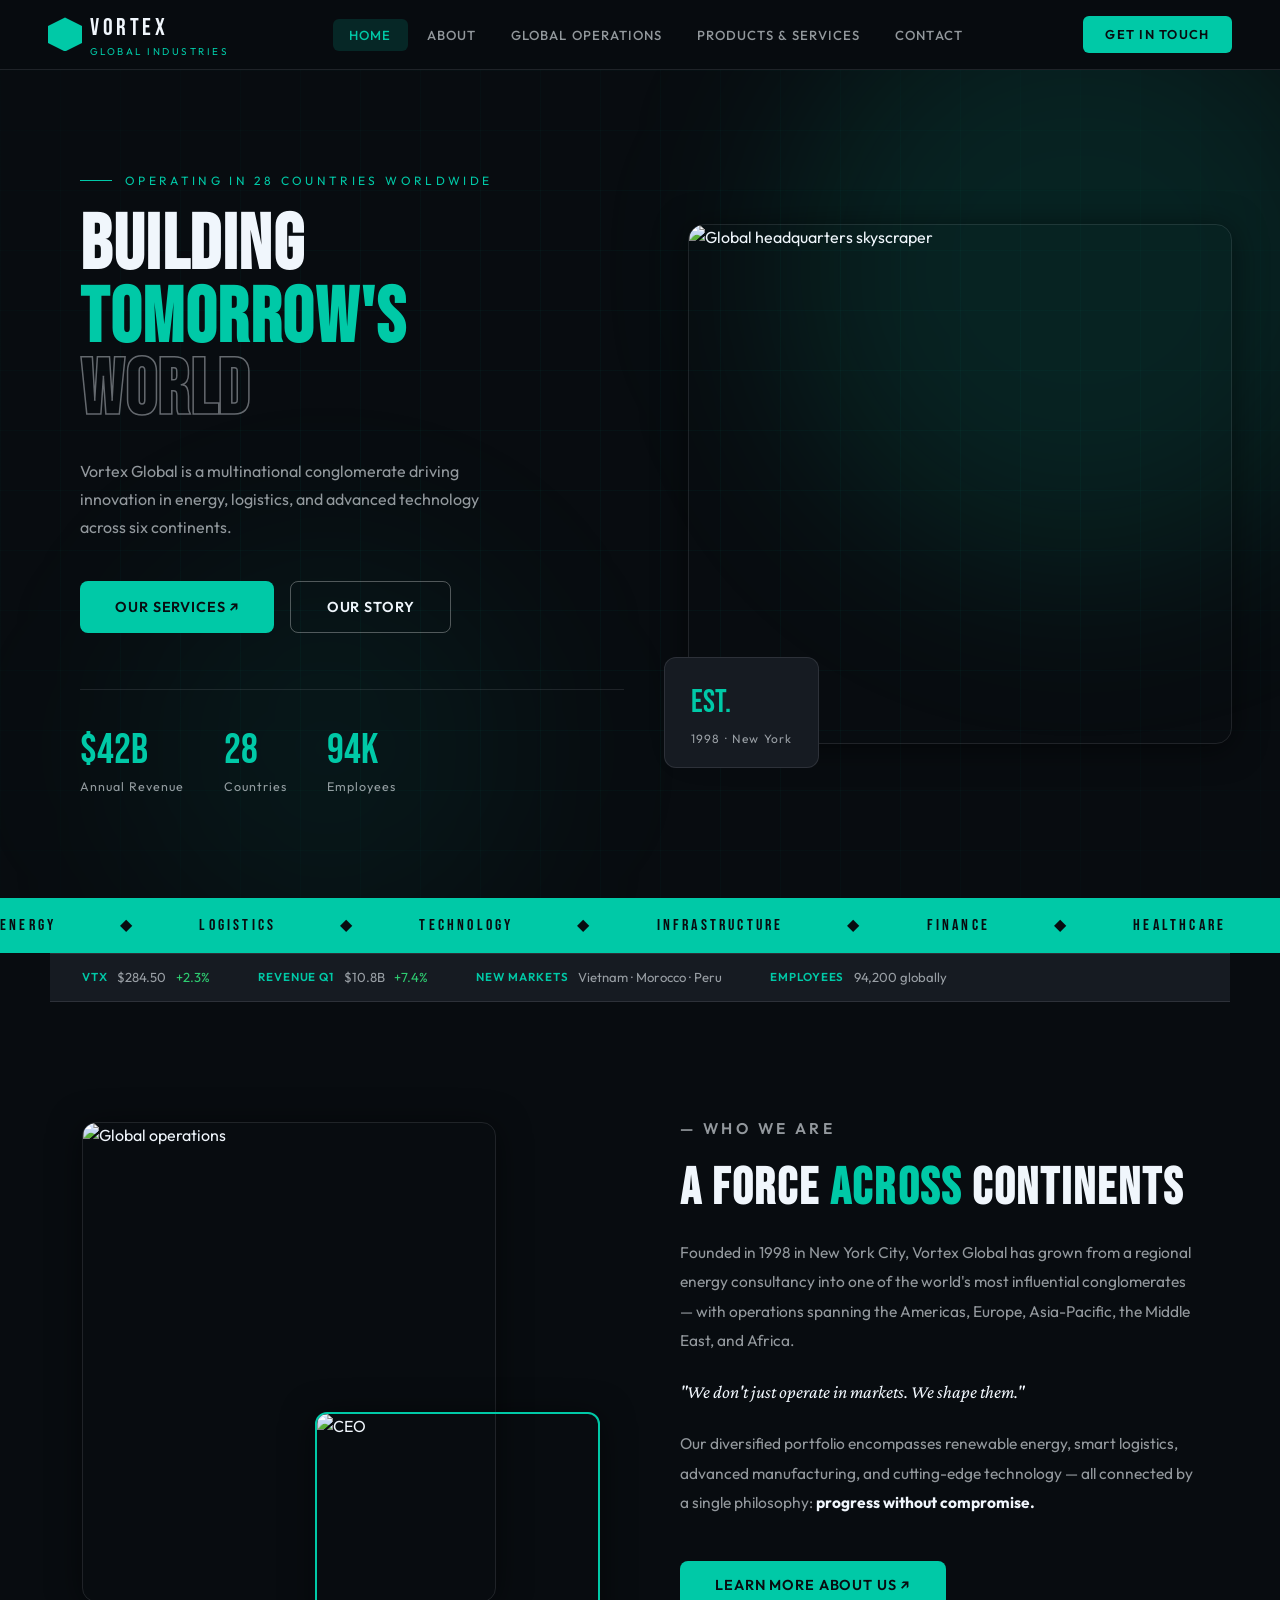
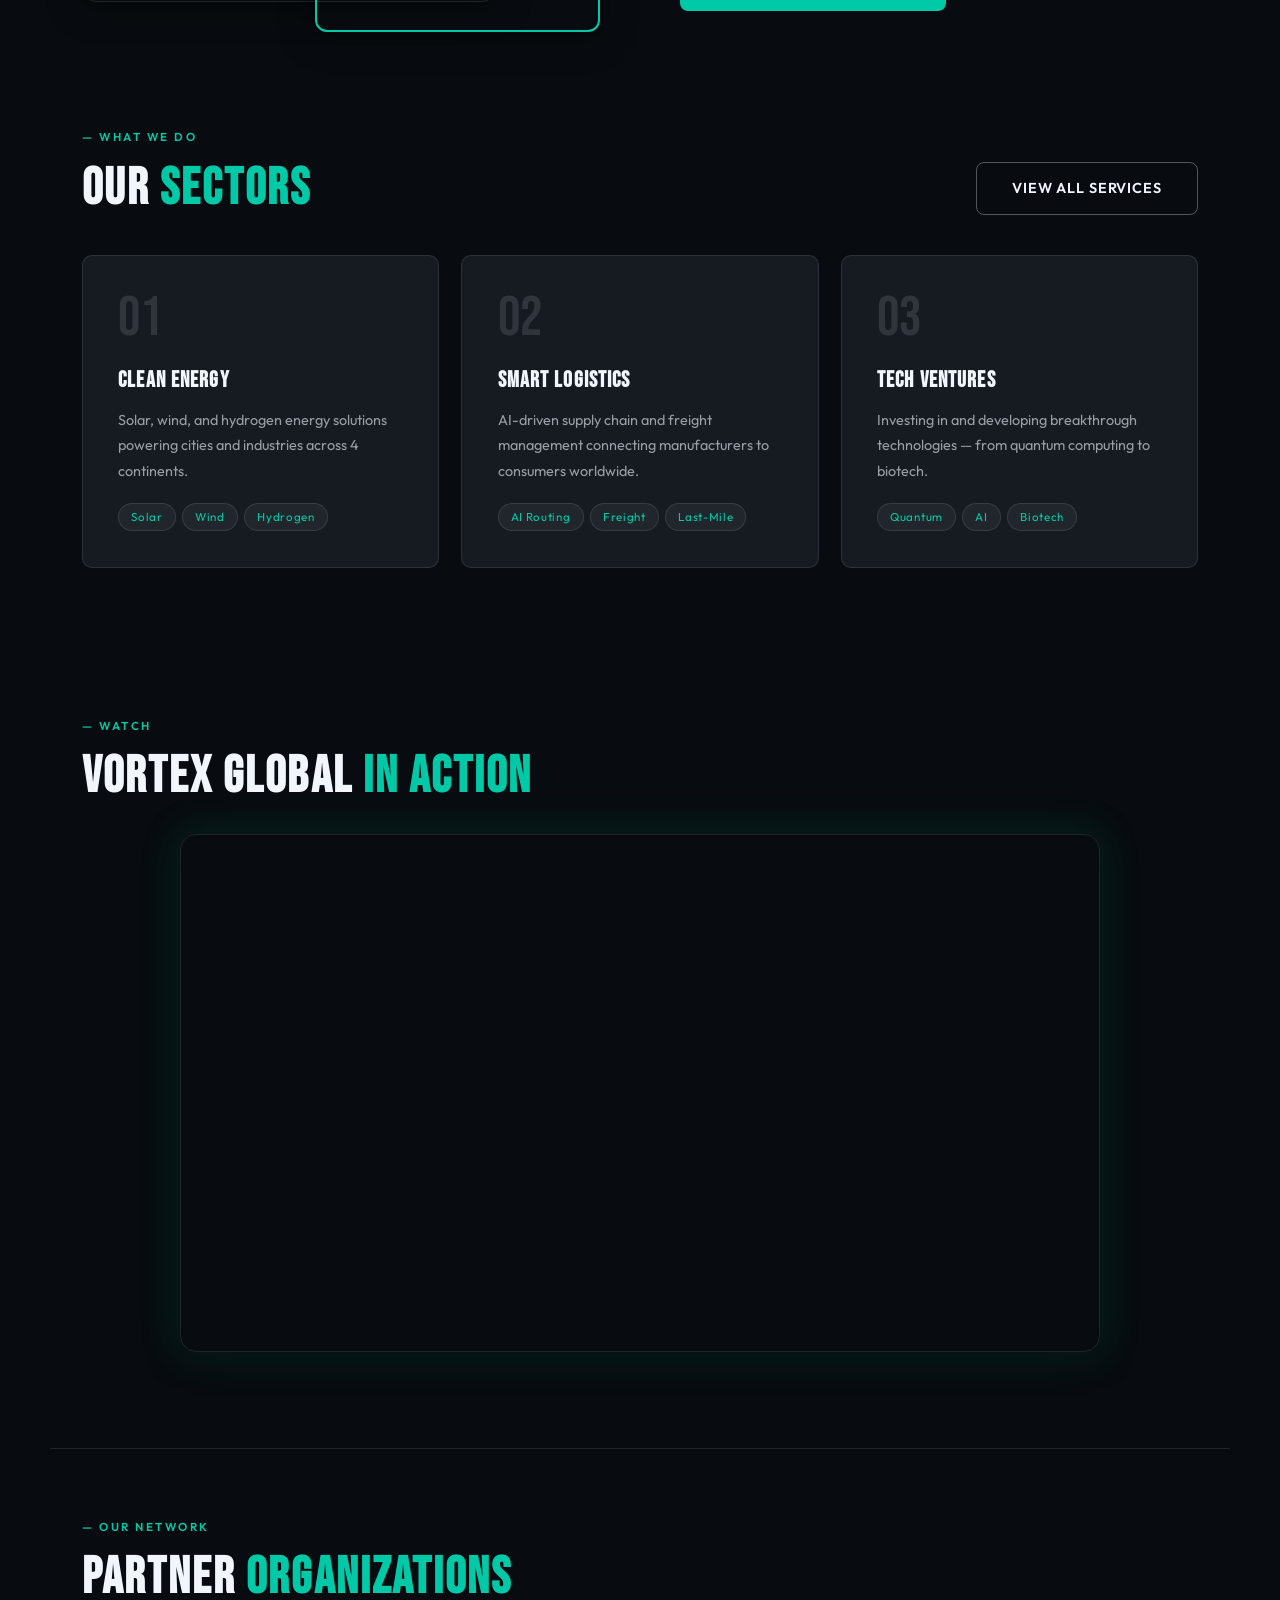
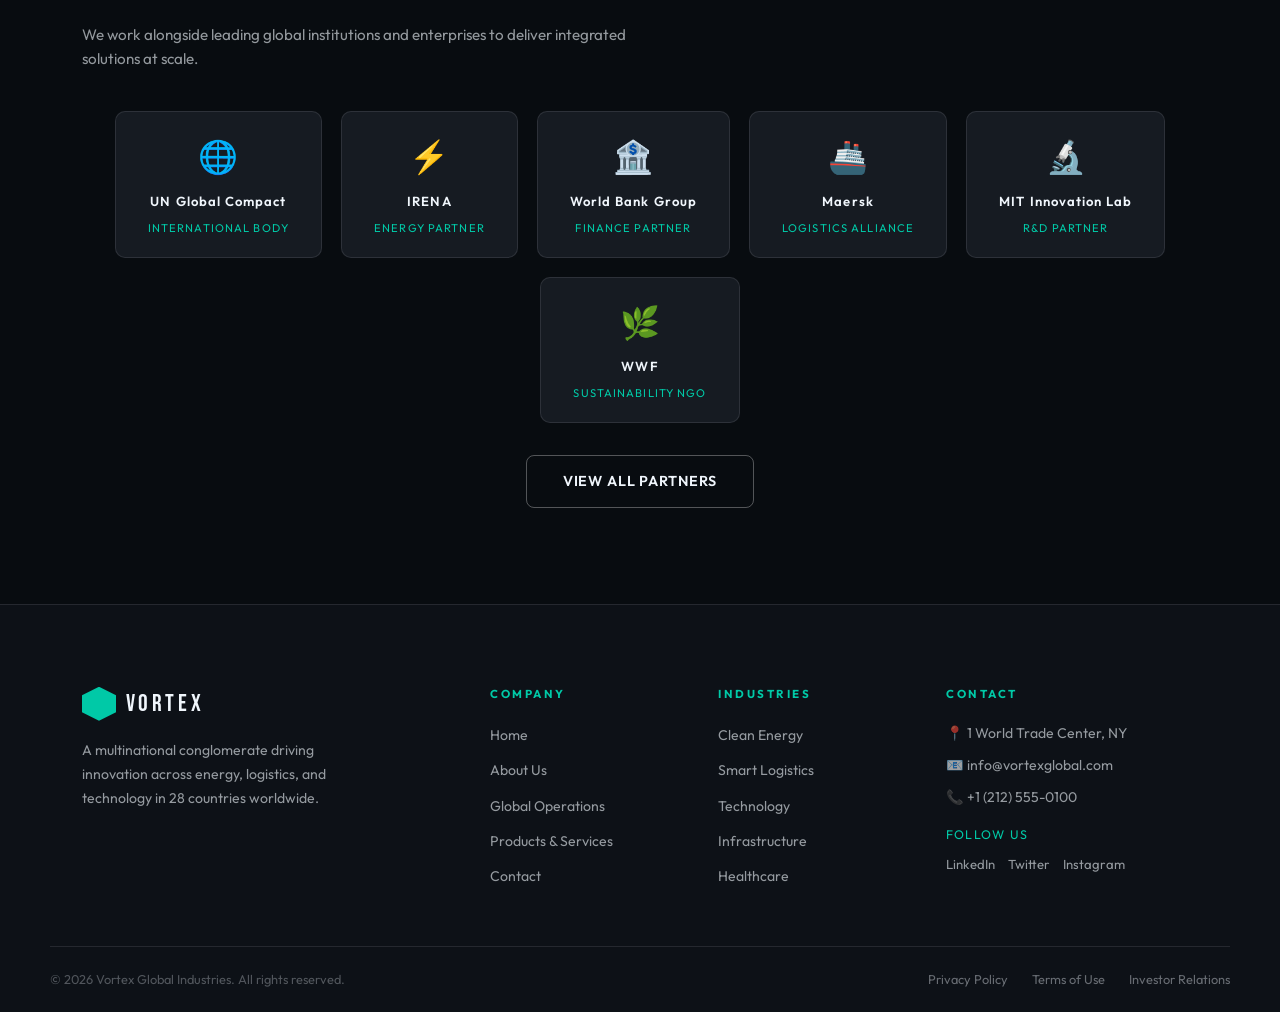
==== index.html @ e11b9f00 "Add files via upload" ====
<!DOCTYPE html>
<html lang="en">
<head>
  <meta charset="UTF-8"/>
  <meta name="viewport" content="width=device-width, initial-scale=1.0"/>
  <title>Vortex Global — Home</title>
  <link rel="stylesheet" href="style.css"/>
</head>
<body>

  <!-- NAVBAR -->
  <nav class="navbar">
    <div class="nav-logo">
      <div class="logo-mark"></div>
      <div>
        <span class="logo-text-main">VORTEX</span>
        <span class="logo-text-sub">Global Industries</span>
      </div>
    </div>
    <ul class="nav-links">
      <li><a href="index.html" class="active">Home</a></li>
      <li><a href="about.html">About</a></li>
      <li><a href="operations.html">Global Operations</a></li>
      <li><a href="services.html">Products & Services</a></li>
      <li><a href="contact.html">Contact</a></li>
    </ul>
    <a href="contact.html" class="nav-cta">Get in Touch</a>
    <button class="nav-toggle" onclick="toggleMenu()">☰</button>
  </nav>

  <!-- HERO -->
  <section class="hero">
    <div class="hero-grid-bg"></div>
    <div class="hero-orb hero-orb-1"></div>
    <div class="hero-orb hero-orb-2"></div>

    <div class="hero-inner">
      <div class="hero-content" style="animation: fadeUp 0.9s ease both;">
        <p class="hero-eyebrow">Operating in 28 Countries Worldwide</p>
        <h1 class="hero-title">
          BUILDING<br>
          <span class="line-teal">TOMORROW'S</span><br>
          <span class="line-outline">WORLD</span>
        </h1>
        <p class="hero-desc">Vortex Global is a multinational conglomerate driving innovation in energy, logistics, and advanced technology across six continents.</p>
        <div class="hero-actions">
          <a href="services.html" class="btn btn-teal">Our Services ↗</a>
          <a href="about.html" class="btn btn-outline">Our Story</a>
        </div>
        <div class="hero-stats">
          <div class="hstat">
            <div class="hstat-num">$42B</div>
            <div class="hstat-label">Annual Revenue</div>
          </div>
          <div class="hstat">
            <div class="hstat-num">28</div>
            <div class="hstat-label">Countries</div>
          </div>
          <div class="hstat">
            <div class="hstat-num">94K</div>
            <div class="hstat-label">Employees</div>
          </div>
        </div>
      </div>

      <div class="hero-visual" style="animation: fadeIn 1s ease 0.3s both;">
        <div class="hero-img-wrap">
          <img src="images/service-tech.jpeg" alt="Global headquarters skyscraper"/>
        </div>
        <div class="hero-badge">
          <div class="num">est.</div>
          <div class="lbl">1998 · New York</div>
        </div>
      </div>
    </div>
  </section>

  <!-- MARQUEE -->
  <div class="marquee-bar">
    <div class="marquee-track">
      <span>Energy</span><span class="marquee-dot">◆</span>
      <span>Logistics</span><span class="marquee-dot">◆</span>
      <span>Technology</span><span class="marquee-dot">◆</span>
      <span>Infrastructure</span><span class="marquee-dot">◆</span>
      <span>Finance</span><span class="marquee-dot">◆</span>
      <span>Healthcare</span><span class="marquee-dot">◆</span>
      <span>Aerospace</span><span class="marquee-dot">◆</span>
      <span>Energy</span><span class="marquee-dot">◆</span>
      <span>Logistics</span><span class="marquee-dot">◆</span>
      <span>Technology</span><span class="marquee-dot">◆</span>
      <span>Infrastructure</span><span class="marquee-dot">◆</span>
      <span>Finance</span><span class="marquee-dot">◆</span>
      <span>Healthcare</span><span class="marquee-dot">◆</span>
      <span>Aerospace</span><span class="marquee-dot">◆</span>
    </div>
  </div>

  <!-- TICKER -->
  <div class="ticker-strip container">
    <div class="ticker-item"><span class="ticker-label">VTX</span><span class="ticker-val">$284.50</span><span class="ticker-up">+2.3%</span></div>
    <div class="ticker-item"><span class="ticker-label">REVENUE Q1</span><span class="ticker-val">$10.8B</span><span class="ticker-up">+7.4%</span></div>
    <div class="ticker-item"><span class="ticker-label">NEW MARKETS</span><span class="ticker-val">Vietnam · Morocco · Peru</span></div>
    <div class="ticker-item"><span class="ticker-label">EMPLOYEES</span><span class="ticker-val">94,200 globally</span></div>
  </div>

  <!-- INTRO SECTION -->
  <section class="about-section container">
    <div class="about-grid">
      <div class="about-img-stack anim">
        <div class="about-img-main">
          <img src="images/office-london.jpeg" alt="Global operations"/>
        </div>
        <div class="about-img-accent">
          <img src="images/ceo.jpg" alt="CEO"/>
        </div>
      </div>
      <div class="about-text anim">
        <p class="label">Who We Are</p>
        <h2 class="section-title">A FORCE <span class="accent">ACROSS</span> CONTINENTS</h2>
        <p>Founded in 1998 in New York City, Vortex Global has grown from a regional energy consultancy into one of the world's most influential conglomerates — with operations spanning the Americas, Europe, Asia-Pacific, the Middle East, and Africa.</p>
        <p><em>"We don't just operate in markets. We shape them."</em></p>
        <p>Our diversified portfolio encompasses renewable energy, smart logistics, advanced manufacturing, and cutting-edge technology — all connected by a single philosophy: <strong style="color:var(--white);">progress without compromise.</strong></p>
        <a href="about.html" class="btn btn-teal" style="margin-top:1.5rem;">Learn More About Us ↗</a>
      </div>
    </div>
  </section>

  <!-- SERVICES SNAPSHOT -->
  <section style="padding: 0 2rem 6rem;" class="container">
    <p class="label anim">What We Do</p>
    <div style="display: flex; justify-content:space-between; align-items:flex-end; margin-bottom: 2.5rem; flex-wrap:wrap; gap:1rem;">
      <h2 class="section-title anim" style="margin-bottom:0;">OUR <span class="accent">SECTORS</span></h2>
      <a href="services.html" class="btn btn-outline">View All Services</a>
    </div>
    <div class="services-grid">
      <div class="service-card anim">
        <div class="service-num">01</div>
        <h3>CLEAN ENERGY</h3>
        <p>Solar, wind, and hydrogen energy solutions powering cities and industries across 4 continents.</p>
        <div class="service-tags">
          <span class="stag">Solar</span><span class="stag">Wind</span><span class="stag">Hydrogen</span>
        </div>
      </div>
      <div class="service-card anim">
        <div class="service-num">02</div>
        <h3>SMART LOGISTICS</h3>
        <p>AI-driven supply chain and freight management connecting manufacturers to consumers worldwide.</p>
        <div class="service-tags">
          <span class="stag">AI Routing</span><span class="stag">Freight</span><span class="stag">Last-Mile</span>
        </div>
      </div>
      <div class="service-card anim">
        <div class="service-num">03</div>
        <h3>TECH VENTURES</h3>
        <p>Investing in and developing breakthrough technologies — from quantum computing to biotech.</p>
        <div class="service-tags">
          <span class="stag">Quantum</span><span class="stag">AI</span><span class="stag">Biotech</span>
        </div>
      </div>
    </div>
  </section>

  <!-- VIDEO INTRO -->
  <section class="video-section container">
    <p class="label anim">Watch</p>
    <h2 class="section-title anim" style="margin-bottom:2rem;">VORTEX GLOBAL <span class="accent">IN ACTION</span></h2>
    <div class="video-wrap anim">
      <iframe
        src="https://www.youtube.com/watch?v=5jXLY2nIxSo"
        title="Vortex Global Company Introduction"
        allow="accelerometer; autoplay; clipboard-write; encrypted-media; gyroscope; picture-in-picture"
        allowfullscreen>
      </iframe>
    </div>
  </section>

  <!-- PARTNERS PREVIEW -->
  <section class="partners-section container">
    <p class="label anim">Our Network</p>
    <h2 class="section-title anim">PARTNER <span class="accent">ORGANIZATIONS</span></h2>
    <p style="color:var(--white-dim); max-width:560px; margin-bottom:0; font-size:0.95rem;" class="anim">We work alongside leading global institutions and enterprises to deliver integrated solutions at scale.</p>
    <div class="partners-grid" style="margin-top:2.5rem;">
      <div class="partner-card anim"><div class="partner-icon">🌐</div><div class="partner-name">UN Global Compact</div><div class="partner-type">International Body</div></div>
      <div class="partner-card anim"><div class="partner-icon">⚡</div><div class="partner-name">IRENA</div><div class="partner-type">Energy Partner</div></div>
      <div class="partner-card anim"><div class="partner-icon">🏦</div><div class="partner-name">World Bank Group</div><div class="partner-type">Finance Partner</div></div>
      <div class="partner-card anim"><div class="partner-icon">🚢</div><div class="partner-name">Maersk</div><div class="partner-type">Logistics Alliance</div></div>
      <div class="partner-card anim"><div class="partner-icon">🔬</div><div class="partner-name">MIT Innovation Lab</div><div class="partner-type">R&D Partner</div></div>
      <div class="partner-card anim"><div class="partner-icon">🌿</div><div class="partner-name">WWF</div><div class="partner-type">Sustainability NGO</div></div>
    </div>
    <p style="text-align:center; margin-top:2rem;"><a href="operations.html" class="btn btn-outline">View All Partners</a></p>
  </section>

  <!-- FOOTER -->
  <footer class="footer">
    <div class="container footer-grid">
      <div class="footer-brand">
        <div style="display:flex; align-items:center; gap:0.6rem; margin-bottom:0.6rem;">
          <div class="logo-mark"></div>
          <span class="logo-text-main">VORTEX</span>
        </div>
        <p>A multinational conglomerate driving innovation across energy, logistics, and technology in 28 countries worldwide.</p>
      </div>
      <div class="footer-col">
        <h5>Company</h5>
        <ul>
          <li><a href="index.html">Home</a></li>
          <li><a href="about.html">About Us</a></li>
          <li><a href="operations.html">Global Operations</a></li>
          <li><a href="services.html">Products & Services</a></li>
          <li><a href="contact.html">Contact</a></li>
        </ul>
      </div>
      <div class="footer-col">
        <h5>Industries</h5>
        <ul>
          <li><a href="services.html">Clean Energy</a></li>
          <li><a href="services.html">Smart Logistics</a></li>
          <li><a href="services.html">Technology</a></li>
          <li><a href="services.html">Infrastructure</a></li>
          <li><a href="services.html">Healthcare</a></li>
        </ul>
      </div>
      <div class="footer-col">
        <h5>Contact</h5>
        <p>📍 1 World Trade Center, NY</p>
        <p>📧 info@vortexglobal.com</p>
        <p>📞 +1 (212) 555-0100</p>
        <p style="margin-top:1rem; color:var(--teal); font-size:0.78rem; letter-spacing:0.1em;">FOLLOW US</p>
        <div style="display:flex; gap:0.8rem; margin-top:0.5rem;">
          <a href="https://linkedin.com" target="_blank" style="color:var(--white-dim); font-size:0.82rem; transition:var(--transition);" onmouseover="this.style.color='var(--teal)'" onmouseout="this.style.color='var(--white-dim)'">LinkedIn</a>
          <a href="https://twitter.com" target="_blank" style="color:var(--white-dim); font-size:0.82rem; transition:var(--transition);" onmouseover="this.style.color='var(--teal)'" onmouseout="this.style.color='var(--white-dim)'">Twitter</a>
          <a href="https://instagram.com" target="_blank" style="color:var(--white-dim); font-size:0.82rem; transition:var(--transition);" onmouseover="this.style.color='var(--teal)'" onmouseout="this.style.color='var(--white-dim)'">Instagram</a>
        </div>
      </div>
    </div>
    <div class="container footer-bottom">
      <span>© 2026 Vortex Global Industries. All rights reserved.</span>
      <div style="display:flex; gap:1.5rem;">
        <a href="#">Privacy Policy</a>
        <a href="#">Terms of Use</a>
        <a href="#">Investor Relations</a>
      </div>
    </div>
  </footer>

  <script src="script.js"></script>
</body>
</html>
---- style.css ----
/* =============================================
   VORTEX GLOBAL — International Company Website
   Aesthetic: Dark Editorial / Geo-Industrial
   ============================================= */

@import url('https://fonts.googleapis.com/css2?family=Bebas+Neue&family=Outfit:wght@300;400;500;600&family=Crimson+Pro:ital,wght@0,400;1,400&display=swap');

:root {
  --black: #080c10;
  --dark: #0d1117;
  --dark-2: #161b22;
  --dark-3: #21262d;
  --teal: #00c9a7;
  --teal-dim: #00876f;
  --teal-glow: rgba(0,201,167,0.15);
  --white: #f0f6fc;
  --white-dim: rgba(240,246,252,0.6);
  --white-faint: rgba(240,246,252,0.12);
  --red-accent: #ff4757;
  --gold: #ffd166;
  --font-display: 'Bebas Neue', sans-serif;
  --font-body: 'Outfit', sans-serif;
  --font-serif: 'Crimson Pro', Georgia, serif;
  --radius: 10px;
  --shadow: 0 4px 32px rgba(0,0,0,0.5);
  --shadow-teal: 0 0 40px rgba(0,201,167,0.2);
  --transition: all 0.3s cubic-bezier(0.4,0,0.2,1);
  --border: 1px solid rgba(240,246,252,0.1);
}

*, *::before, *::after { box-sizing: border-box; margin: 0; padding: 0; }
html { scroll-behavior: smooth; }

body {
  font-family: var(--font-body);
  background: var(--black);
  color: var(--white);
  line-height: 1.6;
  overflow-x: hidden;
}

a { text-decoration: none; color: inherit; }
ul { list-style: none; }
img { width: 100%; display: block; object-fit: cover; }
.container { max-width: 1180px; margin: 0 auto; padding: 0 2rem; }

/* ===== NAVBAR ===== */
.navbar {
  position: sticky; top: 0; z-index: 200;
  display: flex; align-items: center; justify-content: space-between;
  background: rgba(8,12,16,0.92);
  backdrop-filter: blur(16px);
  border-bottom: var(--border);
  padding: 0 3rem; height: 70px;
}

.nav-logo {
  display: flex; align-items: center; gap: 0.5rem;
  letter-spacing: 0.12em;
}
.logo-mark {
  width: 34px; height: 34px;
  background: var(--teal);
  clip-path: polygon(50% 0%, 100% 25%, 100% 75%, 50% 100%, 0% 75%, 0% 25%);
  display: flex; align-items: center; justify-content: center;
  flex-shrink: 0;
}
.logo-text-main {
  font-family: var(--font-display);
  font-size: 1.5rem; letter-spacing: 0.15em; color: var(--white);
}
.logo-text-sub {
  font-size: 0.62rem; color: var(--teal); letter-spacing: 0.25em;
  text-transform: uppercase; display: block; margin-top: -4px;
}

.nav-links { display: flex; gap: 0.2rem; }
.nav-links a {
  color: var(--white-dim);
  font-size: 0.82rem; font-weight: 500;
  padding: 0.5rem 1rem; border-radius: 6px;
  letter-spacing: 0.08em; text-transform: uppercase;
  transition: var(--transition);
}
.nav-links a:hover, .nav-links a.active {
  color: var(--teal); background: var(--teal-glow);
}

.nav-cta {
  background: var(--teal); color: var(--black);
  font-size: 0.8rem; font-weight: 600; letter-spacing: 0.1em;
  text-transform: uppercase; padding: 0.5rem 1.4rem;
  border-radius: 6px; transition: var(--transition);
}
.nav-cta:hover { background: #00e6c0; box-shadow: var(--shadow-teal); }

.nav-toggle { display: none; background: none; border: none; color: var(--white); font-size: 1.5rem; cursor: pointer; }

/* ===== BUTTONS ===== */
.btn {
  display: inline-flex; align-items: center; gap: 0.5rem;
  padding: 0.85rem 2.2rem; border-radius: 8px;
  font-weight: 600; font-size: 0.9rem; letter-spacing: 0.06em;
  text-transform: uppercase; transition: var(--transition); cursor: pointer;
  border: none;
}
.btn-teal { background: var(--teal); color: var(--black); }
.btn-teal:hover { background: #00e6c0; box-shadow: var(--shadow-teal); transform: translateY(-2px); }
.btn-outline { border: 1px solid rgba(255,255,255,0.3); color: var(--white); background: transparent; }
.btn-outline:hover { border-color: var(--teal); color: var(--teal); transform: translateY(-2px); }
.btn-dark { background: var(--dark-2); color: var(--white); border: var(--border); }
.btn-dark:hover { background: var(--dark-3); border-color: var(--teal); transform: translateY(-2px); }

/* ===== SECTION LABELS & TITLES ===== */
.label {
  display: inline-block;
  font-size: 0.72rem; font-weight: 600; letter-spacing: 0.22em;
  text-transform: uppercase; color: var(--teal);
  margin-bottom: 1rem;
}
.label::before { content: '— '; }

.section-title {
  font-family: var(--font-display);
  font-size: clamp(2.4rem, 4vw, 4rem);
  line-height: 1; letter-spacing: 0.04em; color: var(--white);
  margin-bottom: 1.2rem;
}
.section-title .accent { color: var(--teal); }

/* ===== HERO ===== */
.hero {
  position: relative; overflow: hidden;
  min-height: 92vh;
  display: flex; align-items: center;
  background: var(--black);
}

.hero-grid-bg {
  position: absolute; inset: 0; pointer-events: none;
  background-image:
    linear-gradient(rgba(0,201,167,0.04) 1px, transparent 1px),
    linear-gradient(90deg, rgba(0,201,167,0.04) 1px, transparent 1px);
  background-size: 60px 60px;
  mask-image: radial-gradient(ellipse 80% 80% at 50% 50%, black 40%, transparent 100%);
}

.hero-orb {
  position: absolute; border-radius: 50%; filter: blur(90px); pointer-events: none;
}
.hero-orb-1 { width: 600px; height: 600px; background: rgba(0,201,167,0.12); top: -100px; right: -100px; }
.hero-orb-2 { width: 400px; height: 400px; background: rgba(0,201,167,0.06); bottom: -50px; left: 10%; }

.hero-inner {
  position: relative; z-index: 2;
  display: grid; grid-template-columns: 1fr 1fr;
  align-items: center; gap: 4rem;
  padding: 4rem 3rem 4rem 5rem;
  max-width: 1300px; margin: 0 auto; width: 100%;
}

.hero-eyebrow {
  font-size: 0.75rem; color: var(--teal); letter-spacing: 0.28em;
  text-transform: uppercase; margin-bottom: 1.2rem;
  display: flex; align-items: center; gap: 0.8rem;
}
.hero-eyebrow::before {
  content: ''; display: block; width: 32px; height: 1px; background: var(--teal);
}

.hero-title {
  font-family: var(--font-display);
  font-size: clamp(3.5rem, 6vw, 6.5rem);
  line-height: 0.95; letter-spacing: 0.02em;
  margin-bottom: 1.8rem;
}
.hero-title .line-teal { color: var(--teal); }
.hero-title .line-outline {
  -webkit-text-stroke: 1.5px rgba(240,246,252,0.4);
  color: transparent;
}

.hero-desc {
  color: var(--white-dim); font-size: 1rem; max-width: 440px;
  margin-bottom: 2.5rem; line-height: 1.75;
}

.hero-actions { display: flex; gap: 1rem; flex-wrap: wrap; }

.hero-stats {
  display: flex; gap: 2.5rem; margin-top: 3.5rem;
  padding-top: 2.5rem; border-top: var(--border);
}
.hstat-num {
  font-family: var(--font-display); font-size: 2.6rem; color: var(--teal); line-height: 1;
}
.hstat-label { font-size: 0.78rem; color: var(--white-dim); letter-spacing: 0.08em; margin-top: 0.3rem; }

.hero-visual { position: relative; }
.hero-img-wrap {
  border-radius: 16px; overflow: hidden;
  height: 520px; box-shadow: var(--shadow);
  border: var(--border);
}
.hero-img-wrap img { height: 100%; }
.hero-badge {
  position: absolute; bottom: -24px; left: -24px;
  background: var(--dark-2); border: var(--border);
  border-radius: 12px; padding: 1.2rem 1.6rem;
  backdrop-filter: blur(12px);
}
.hero-badge .num { font-family: var(--font-display); font-size: 2rem; color: var(--teal); }
.hero-badge .lbl { font-size: 0.75rem; color: var(--white-dim); letter-spacing: 0.1em; }

/* ===== MARQUEE ===== */
.marquee-bar {
  background: var(--teal); overflow: hidden;
  padding: 0.9rem 0; white-space: nowrap;
}
.marquee-track {
  display: inline-flex; gap: 4rem;
  animation: marquee 28s linear infinite;
}
.marquee-track span {
  font-family: var(--font-display);
  font-size: 1rem; letter-spacing: 0.2em;
  color: var(--black); text-transform: uppercase;
}
.marquee-dot { color: rgba(8,12,16,0.4); font-size: 0.5rem; }
@keyframes marquee {
  from { transform: translateX(0); }
  to { transform: translateX(-50%); }
}

/* ===== CARDS (general) ===== */
.card-dark {
  background: var(--dark-2); border-radius: var(--radius);
  border: var(--border); transition: var(--transition);
  overflow: hidden;
}
.card-dark:hover { border-color: rgba(0,201,167,0.4); box-shadow: var(--shadow-teal); transform: translateY(-4px); }

/* ===== ABOUT SECTION ===== */
.about-section { padding: 7rem 2rem; }
.about-grid { display: grid; grid-template-columns: 1fr 1fr; gap: 5rem; align-items: center; }
.about-img-stack { position: relative; height: 480px; }
.about-img-main {
  width: 80%; height: 100%; border-radius: 14px; overflow: hidden;
  box-shadow: var(--shadow); border: var(--border);
}
.about-img-main img { height: 100%; }
.about-img-accent {
  position: absolute; bottom: -30px; right: 0;
  width: 55%; height: 220px;
  border-radius: 12px; overflow: hidden;
  box-shadow: var(--shadow); border: 2px solid var(--teal);
}
.about-img-accent img { height: 100%; }
.about-text .section-title { margin-bottom: 1.5rem; }
.about-text p { color: var(--white-dim); font-size: 0.97rem; line-height: 1.9; margin-bottom: 1.2rem; }
.about-text em { font-family: var(--font-serif); font-size: 1.15rem; color: var(--white); font-style: italic; }

/* ===== PAGE HERO ===== */
.page-hero {
  position: relative; overflow: hidden;
  background: var(--dark); padding: 6rem 2rem 5rem;
  text-align: center; border-bottom: var(--border);
}
.page-hero-bg {
  position: absolute; inset: 0;
  background-image: linear-gradient(rgba(0,201,167,0.03) 1px, transparent 1px),
    linear-gradient(90deg, rgba(0,201,167,0.03) 1px, transparent 1px);
  background-size: 50px 50px;
}
.page-hero h1 {
  font-family: var(--font-display);
  font-size: clamp(2.8rem, 6vw, 5.5rem);
  letter-spacing: 0.06em; position: relative; z-index: 1;
}
.page-hero h1 .accent { color: var(--teal); }
.page-hero p {
  color: var(--white-dim); max-width: 600px;
  margin: 1rem auto 0; font-size: 1rem; position: relative; z-index: 1;
}

/* ===== GLOBAL OPERATIONS ===== */
.ops-section { padding: 6rem 2rem; }
.regions-grid { display: grid; grid-template-columns: repeat(auto-fit, minmax(260px, 1fr)); gap: 1.4rem; margin-bottom: 5rem; }
.region-card {
  background: var(--dark-2); border-radius: var(--radius);
  border: var(--border); padding: 2rem; transition: var(--transition);
}
.region-card:hover { border-color: var(--teal); box-shadow: var(--shadow-teal); transform: translateY(-4px); }
.region-flag { font-size: 2.2rem; margin-bottom: 1rem; }
.region-card h3 { font-family: var(--font-display); font-size: 1.5rem; letter-spacing: 0.06em; color: var(--white); margin-bottom: 0.3rem; }
.region-card .tagline { color: var(--teal); font-size: 0.78rem; letter-spacing: 0.12em; text-transform: uppercase; margin-bottom: 0.8rem; }
.region-card p { color: var(--white-dim); font-size: 0.88rem; line-height: 1.7; margin-bottom: 1rem; }
.market-list { display: flex; flex-wrap: wrap; gap: 0.4rem; }
.market-tag {
  background: var(--dark-3); border: var(--border);
  color: var(--white-dim); font-size: 0.72rem; letter-spacing: 0.08em;
  padding: 0.25rem 0.7rem; border-radius: 20px;
}

/* ===== GALLERY ===== */
.office-gallery { padding: 0 2rem 6rem; }
.gallery-masonry {
  display: grid;
  grid-template-columns: repeat(4, 1fr);
  grid-template-rows: 200px 200px;
  gap: 1rem;
}
.g-img { border-radius: 10px; overflow: hidden; border: var(--border); }
.g-img img { height: 100%; transition: transform 0.5s ease; }
.g-img:hover img { transform: scale(1.04); }
.g-img.wide { grid-column: span 2; }
.g-img.tall { grid-row: span 2; }

/* ===== PRODUCTS / SERVICES ===== */
.services-section { padding: 6rem 2rem; }
.services-grid { display: grid; grid-template-columns: repeat(auto-fit, minmax(300px, 1fr)); gap: 1.4rem; margin-bottom: 3rem; }
.service-card {
  background: var(--dark-2); border-radius: var(--radius);
  border: var(--border); padding: 2.2rem;
  transition: var(--transition); position: relative; overflow: hidden;
}
.service-card::before {
  content: ''; position: absolute; top: 0; left: 0; right: 0; height: 2px;
  background: linear-gradient(90deg, transparent, var(--teal), transparent);
  opacity: 0; transition: var(--transition);
}
.service-card:hover::before { opacity: 1; }
.service-card:hover { border-color: rgba(0,201,167,0.3); transform: translateY(-4px); }
.service-num {
  font-family: var(--font-display); font-size: 3.5rem;
  color: var(--white-faint); line-height: 1; margin-bottom: 1rem;
}
.service-card h3 { font-family: var(--font-display); font-size: 1.4rem; letter-spacing: 0.05em; color: var(--white); margin-bottom: 0.6rem; }
.service-card p { color: var(--white-dim); font-size: 0.9rem; line-height: 1.75; margin-bottom: 1.2rem; }
.service-tags { display: flex; flex-wrap: wrap; gap: 0.4rem; }
.stag {
  font-size: 0.72rem; background: var(--dark-3); border: var(--border);
  color: var(--teal); padding: 0.25rem 0.75rem; border-radius: 20px; letter-spacing: 0.06em;
}

/* ===== PARTNERS ===== */
.partners-section { padding: 4rem 2rem 6rem; border-top: var(--border); }
.partners-grid {
  display: flex; flex-wrap: wrap; justify-content: center;
  gap: 1.2rem; margin-top: 3rem;
}
.partner-card {
  background: var(--dark-2); border: var(--border);
  border-radius: 10px; padding: 1.2rem 2rem;
  display: flex; flex-direction: column; align-items: center; gap: 0.5rem;
  min-width: 160px; text-align: center; transition: var(--transition);
}
.partner-card:hover { border-color: var(--teal); background: var(--dark-3); }
.partner-icon { font-size: 2rem; }
.partner-name { font-size: 0.82rem; font-weight: 600; letter-spacing: 0.08em; color: var(--white); }
.partner-type { font-size: 0.7rem; color: var(--teal); letter-spacing: 0.1em; text-transform: uppercase; }

/* ===== CONTACT ===== */
.contact-section { padding: 6rem 2rem; }
.contact-grid { display: grid; grid-template-columns: 1fr 1fr; gap: 4rem; }
.contact-info h2 { font-family: var(--font-display); font-size: 3rem; letter-spacing: 0.05em; margin-bottom: 1rem; }
.contact-info p { color: var(--white-dim); margin-bottom: 2rem; line-height: 1.8; }
.contact-offices { display: flex; flex-direction: column; gap: 1rem; }
.office-item {
  background: var(--dark-2); border: var(--border); border-radius: 10px;
  padding: 1.2rem 1.5rem; display: flex; align-items: center; gap: 1rem;
}
.office-flag { font-size: 1.8rem; }
.office-item h4 { color: var(--white); font-size: 0.9rem; font-weight: 600; }
.office-item p { color: var(--white-dim); font-size: 0.8rem; }
.contact-form { background: var(--dark-2); border: var(--border); border-radius: var(--radius); padding: 2.5rem; }
.contact-form h3 { font-family: var(--font-display); font-size: 1.6rem; letter-spacing: 0.06em; margin-bottom: 1.5rem; color: var(--teal); }
.form-group { margin-bottom: 1.2rem; }
.form-group label { display: block; font-size: 0.78rem; letter-spacing: 0.12em; text-transform: uppercase; color: var(--white-dim); margin-bottom: 0.5rem; }
.form-group input, .form-group select, .form-group textarea {
  width: 100%; background: var(--dark-3); border: var(--border);
  border-radius: 8px; padding: 0.75rem 1rem;
  color: var(--white); font-family: var(--font-body); font-size: 0.92rem;
  transition: var(--transition); outline: none;
}
.form-group input:focus, .form-group select:focus, .form-group textarea:focus {
  border-color: var(--teal); box-shadow: 0 0 0 3px var(--teal-glow);
}
.form-group textarea { height: 110px; resize: vertical; }
.form-group select { appearance: none; cursor: pointer; }
.form-row { display: grid; grid-template-columns: 1fr 1fr; gap: 1rem; }

/* ===== VIDEO SECTION ===== */
.video-section { padding: 0 2rem 6rem; }
.video-wrap {
  border-radius: 16px; overflow: hidden;
  box-shadow: var(--shadow), var(--shadow-teal);
  border: var(--border); max-width: 920px; margin: 0 auto;
  aspect-ratio: 16/9;
}
.video-wrap iframe { width: 100%; height: 100%; border: none; }

/* ===== MARKETS LIST ===== */
.markets-section { padding: 0 2rem 6rem; }
.markets-section h2 { font-family: var(--font-display); font-size: 2.2rem; letter-spacing: 0.06em; margin-bottom: 2rem; }
.markets-list {
  display: grid; grid-template-columns: repeat(auto-fill, minmax(180px, 1fr)); gap: 0.8rem;
}
.market-item {
  background: var(--dark-2); border: var(--border); border-radius: 8px;
  padding: 0.8rem 1.2rem; display: flex; align-items: center; gap: 0.7rem;
  font-size: 0.88rem; transition: var(--transition);
}
.market-item:hover { border-color: var(--teal); color: var(--teal); }
.market-item .flag { font-size: 1.2rem; }

/* ===== TICKER (home page) ===== */
.ticker-strip {
  background: var(--dark-2); border-top: var(--border); border-bottom: var(--border);
  padding: 0.8rem 2rem; display: flex; gap: 3rem; overflow: hidden;
}
.ticker-item { display: flex; gap: 0.6rem; align-items: center; font-size: 0.82rem; white-space: nowrap; }
.ticker-label { color: var(--teal); font-weight: 600; letter-spacing: 0.08em; font-size: 0.72rem; }
.ticker-val { color: var(--white-dim); }
.ticker-up { color: #2ecc71; }

/* ===== FOOTER ===== */
.footer {
  background: var(--dark); border-top: var(--border);
  padding: 5rem 3rem 0;
}
.footer-grid {
  display: grid; grid-template-columns: 2fr 1fr 1fr 1.4fr;
  gap: 3rem; padding-bottom: 3rem;
  border-bottom: var(--border);
}
.footer-brand p { color: var(--white-dim); font-size: 0.88rem; margin-top: 1rem; max-width: 280px; line-height: 1.7; }
.footer-col h5 {
  font-size: 0.72rem; letter-spacing: 0.22em; text-transform: uppercase;
  color: var(--teal); margin-bottom: 1.2rem;
}
.footer-col ul li { margin-bottom: 0.6rem; }
.footer-col ul li a { color: var(--white-dim); font-size: 0.88rem; transition: var(--transition); }
.footer-col ul li a:hover { color: var(--teal); }
.footer-col p { color: var(--white-dim); font-size: 0.88rem; margin-bottom: 0.6rem; }
.footer-bottom {
  padding: 1.4rem 0; display: flex; justify-content: space-between; align-items: center;
  color: rgba(240,246,252,0.3); font-size: 0.8rem;
}
.footer-bottom a { color: rgba(240,246,252,0.4); }
.footer-bottom a:hover { color: var(--teal); }

/* ===== ANIMATIONS ===== */
@keyframes fadeUp {
  from { opacity: 0; transform: translateY(24px); }
  to { opacity: 1; transform: translateY(0); }
}
@keyframes fadeIn { from { opacity: 0; } to { opacity: 1; } }

.anim { opacity: 0; transform: translateY(24px); transition: opacity 0.6s ease, transform 0.6s ease; }
.anim.visible { opacity: 1; transform: translateY(0); }

/* ===== RESPONSIVE ===== */
@media (max-width: 960px) {
  .hero-inner { grid-template-columns: 1fr; padding: 4rem 2rem; text-align: center; }
  .hero-stats { justify-content: center; }
  .hero-actions { justify-content: center; }
  .hero-img-wrap { height: 300px; }
  .hero-badge { display: none; }
  .about-grid { grid-template-columns: 1fr; }
  .about-img-stack { height: 300px; }
  .contact-grid { grid-template-columns: 1fr; }
  .footer-grid { grid-template-columns: 1fr 1fr; }
  .gallery-masonry { grid-template-columns: 1fr 1fr; grid-template-rows: auto; }
  .g-img.tall { grid-row: span 1; }
  .navbar { padding: 0 1.5rem; }
  .nav-links, .nav-cta { display: none; }
  .nav-links.open { display: flex; flex-direction: column; position: absolute; top: 70px; left: 0; right: 0; background: var(--dark); padding: 1.5rem 2rem; border-bottom: var(--border); gap: 0.3rem; }
  .nav-links.open + .nav-cta { display: none; }
  .nav-toggle { display: block; }
  .form-row { grid-template-columns: 1fr; }
}
@media (max-width: 600px) {
  .footer-grid { grid-template-columns: 1fr; }
  .gallery-masonry { grid-template-columns: 1fr; }
  .hero-title { font-size: 3rem; }
  .hero-stats { flex-wrap: wrap; gap: 1.5rem; }
}
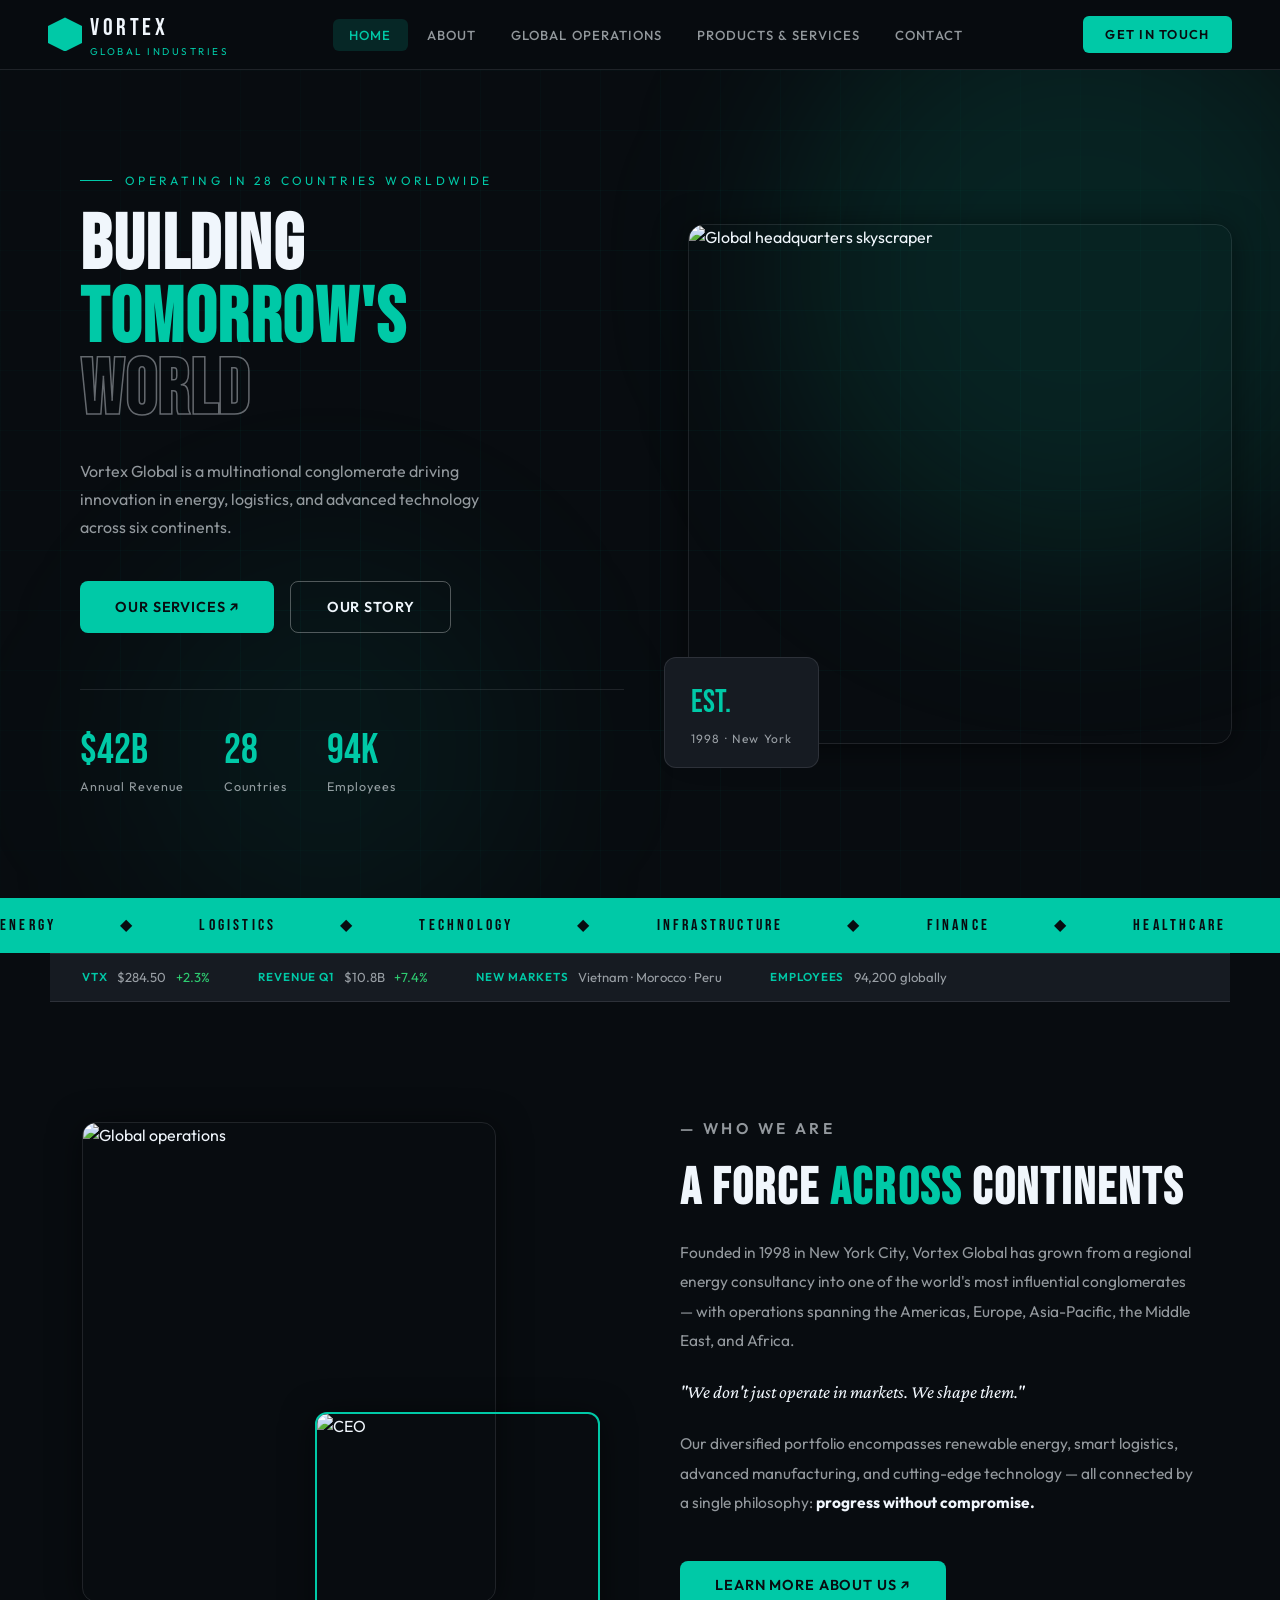
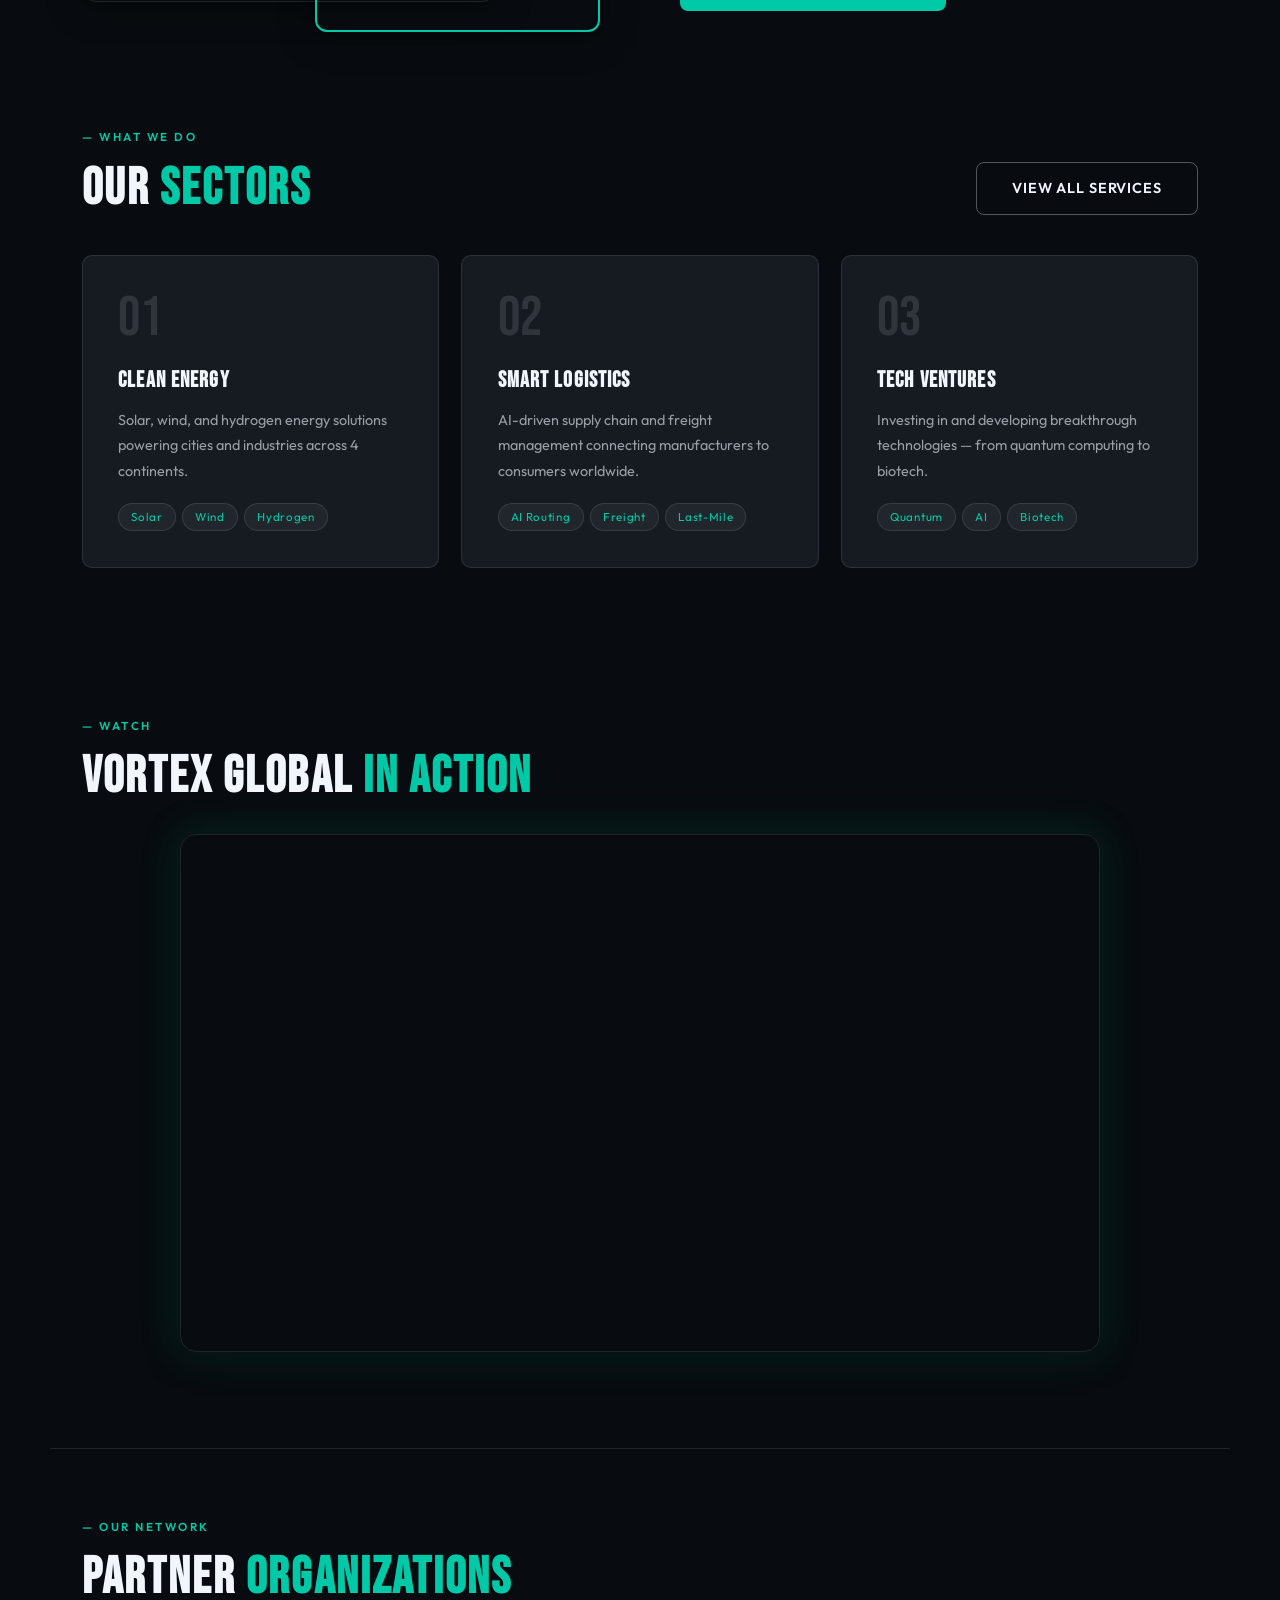
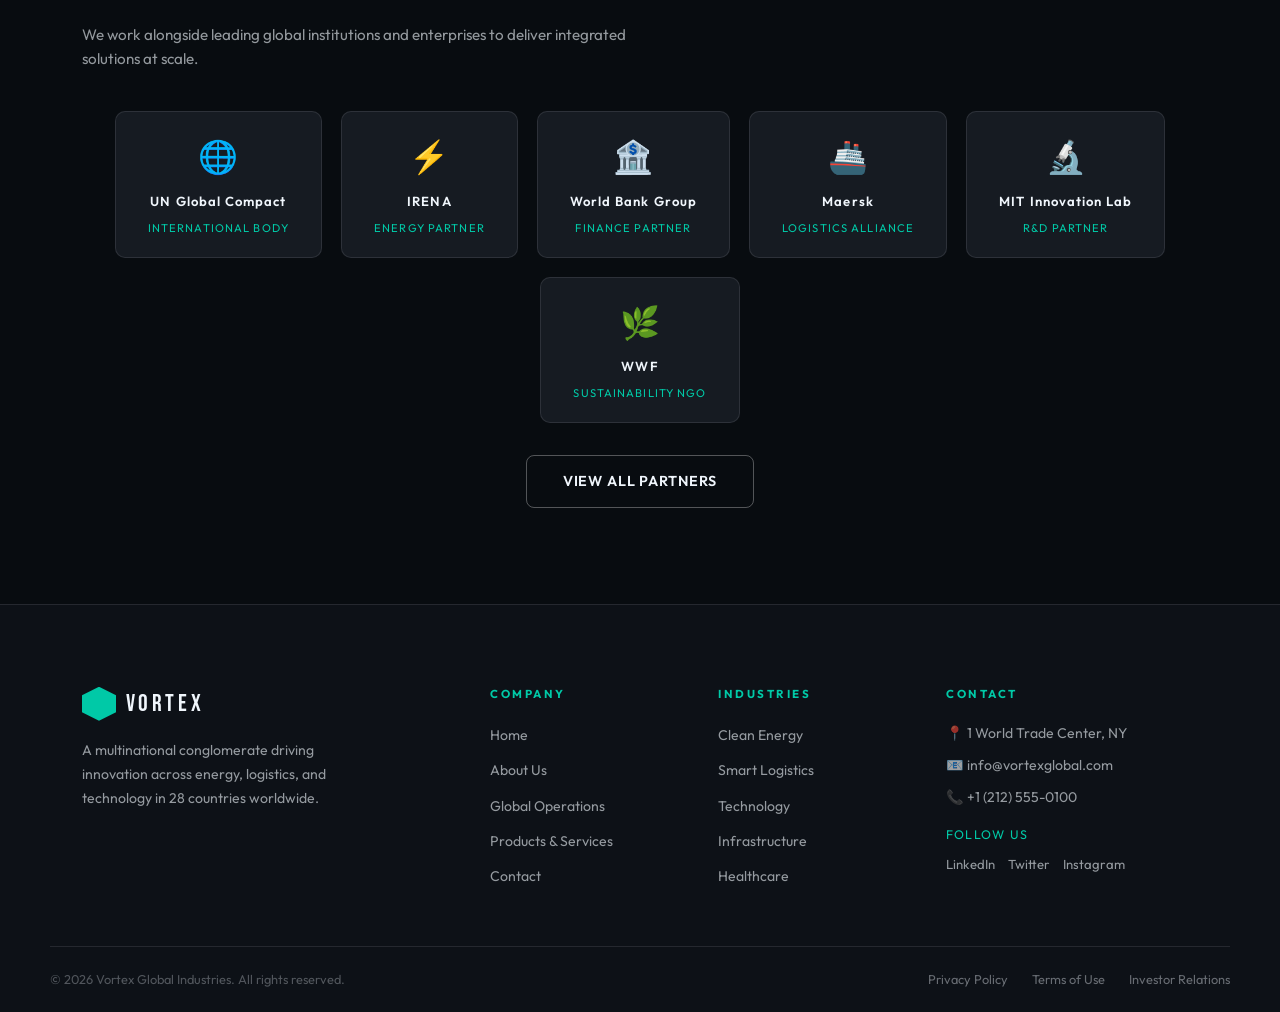
==== commit ffcb4e32: "Update index.html updated" ====
--- a/index.html
+++ b/index.html
@@ -65,7 +65,7 @@
 
       <div class="hero-visual" style="animation: fadeIn 1s ease 0.3s both;">
         <div class="hero-img-wrap">
-          <img src="images/service-tech.jpeg" alt="Global headquarters skyscraper"/>
+          <img src="https://images.unsplash.com/photo-1541888946425-d81bb19240f5?w=800&q=80" alt="Global headquarters skyscraper"/>
         </div>
         <div class="hero-badge">
           <div class="num">est.</div>
@@ -108,10 +108,10 @@
     <div class="about-grid">
       <div class="about-img-stack anim">
         <div class="about-img-main">
-          <img src="images/office-london.jpeg" alt="Global operations"/>
+          <img src="https://images.unsplash.com/photo-1497366754035-f200581dc5b8?w=700&q=80" alt="Global operations"/>
         </div>
         <div class="about-img-accent">
-          <img src="images/ceo.jpg" alt="CEO"/>
+          <img src="https://images.unsplash.com/photo-1519085360753-af0119f7cbe7?w=400&q=80" alt="CEO"/>
         </div>
       </div>
       <div class="about-text anim">
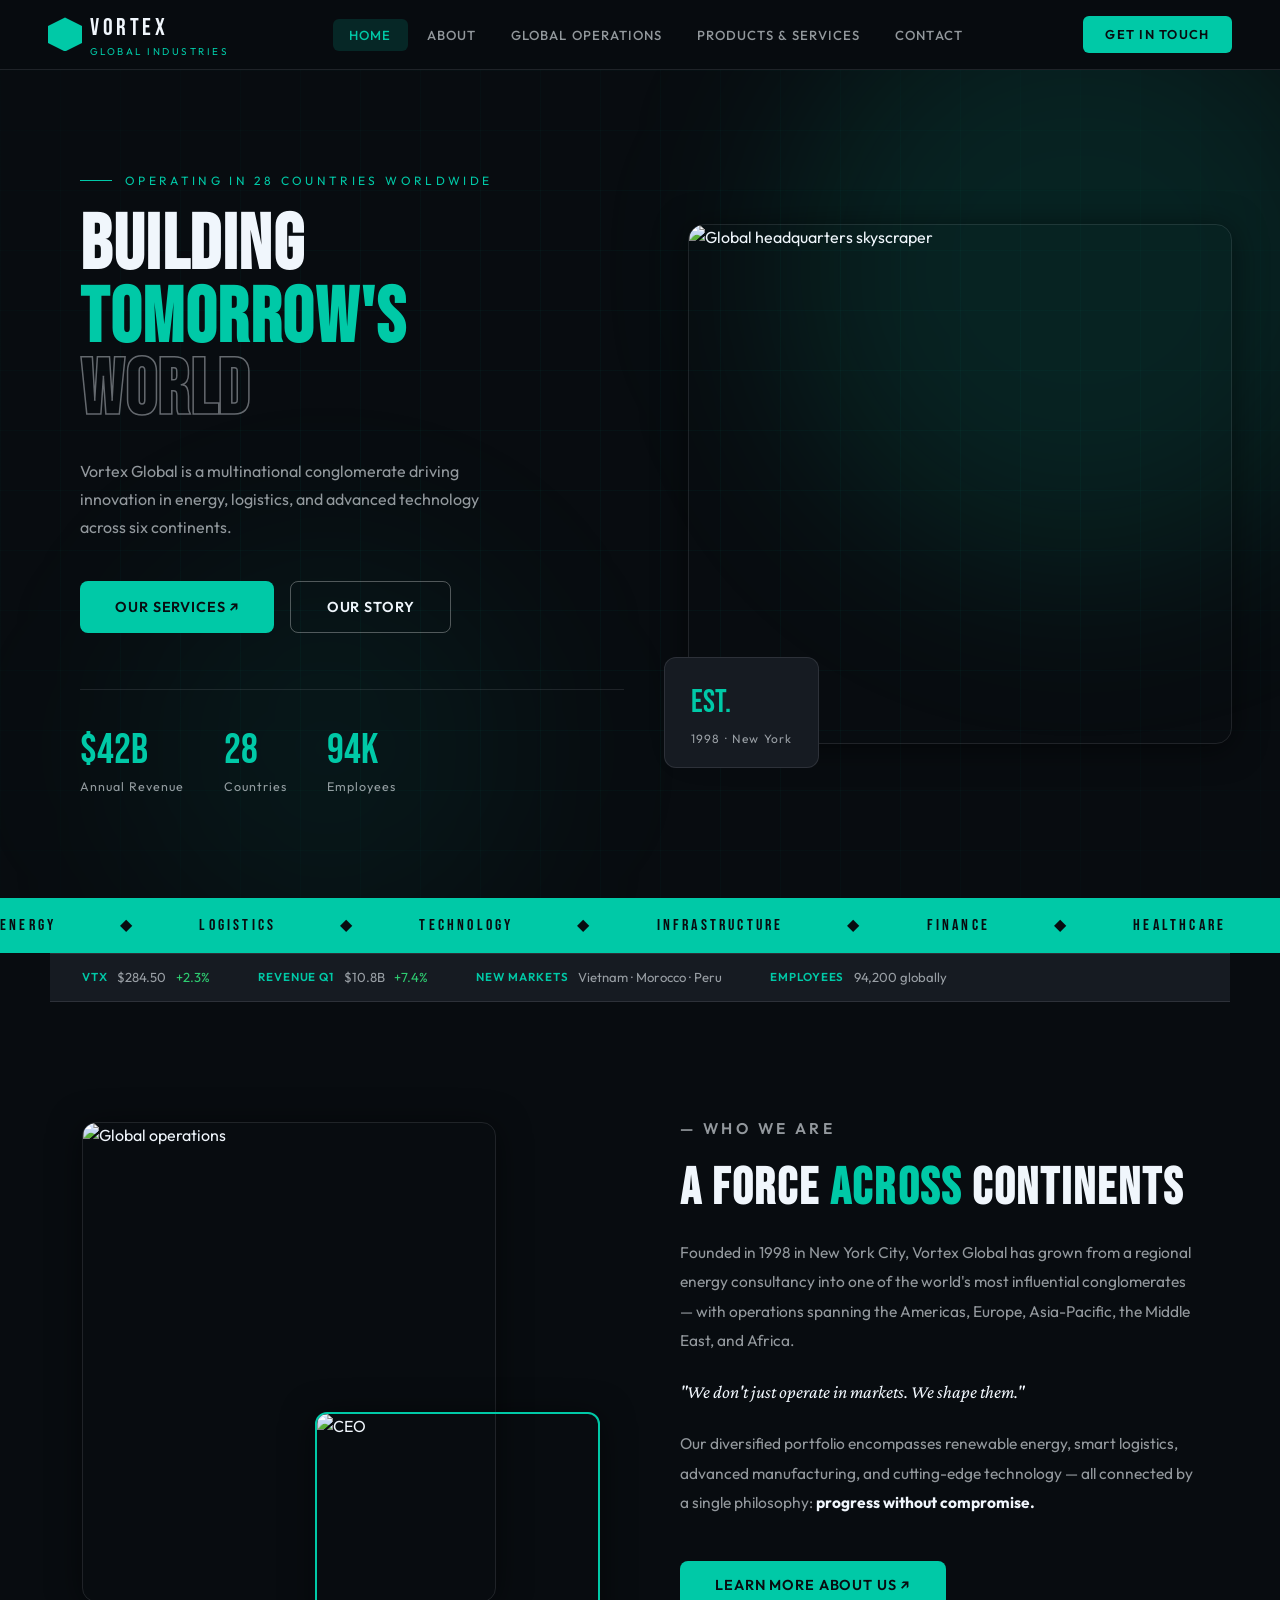
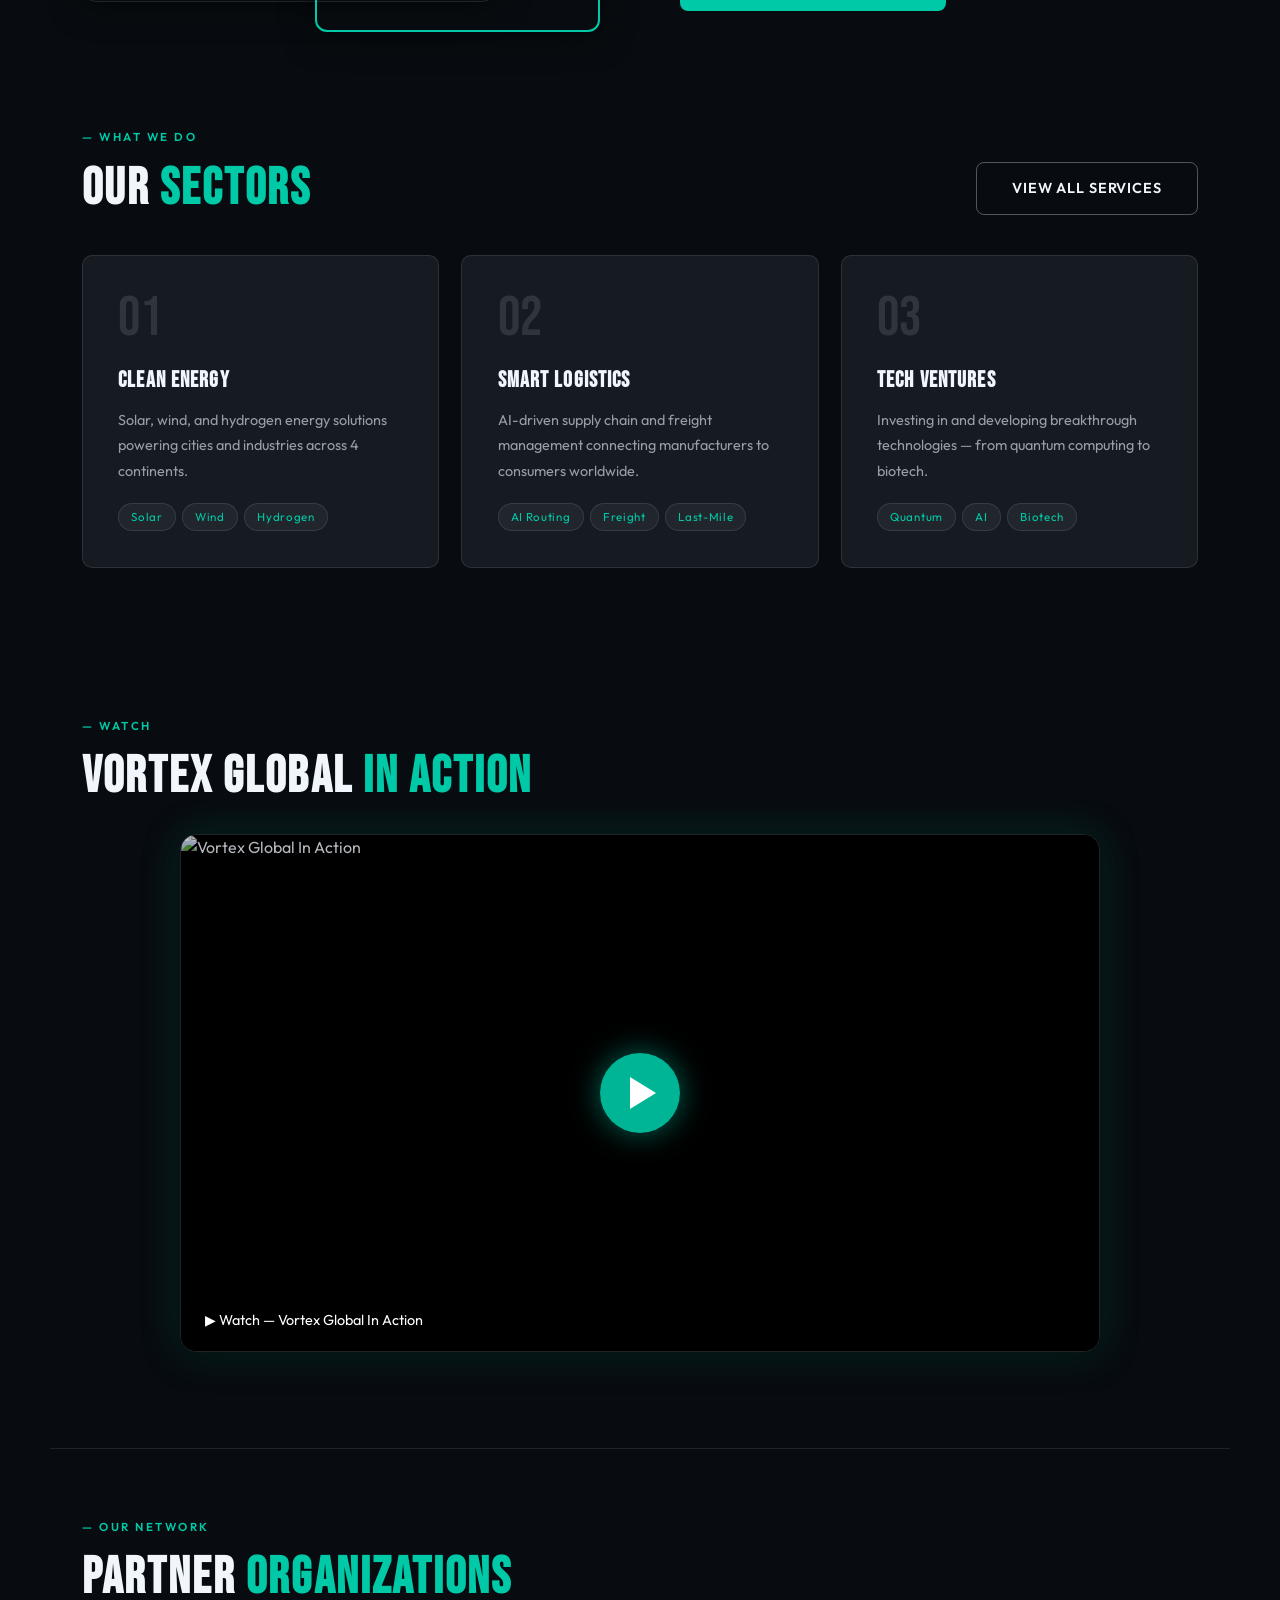
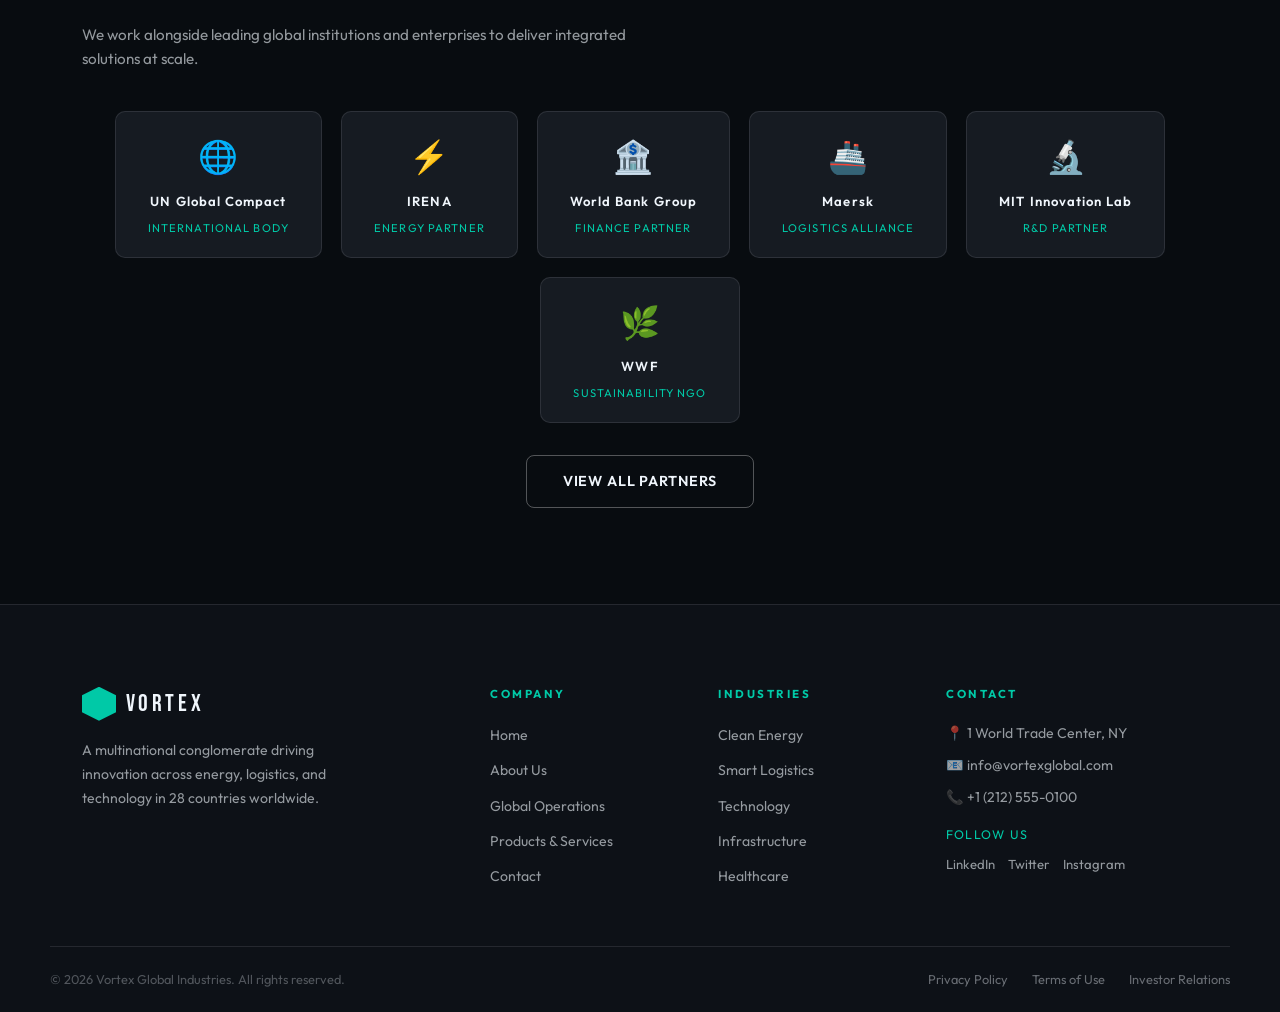
==== commit 0300b51b: "Update index.html updated" ====
--- a/index.html
+++ b/index.html
@@ -164,14 +164,42 @@
   <section class="video-section container">
     <p class="label anim">Watch</p>
     <h2 class="section-title anim" style="margin-bottom:2rem;">VORTEX GLOBAL <span class="accent">IN ACTION</span></h2>
-    <div class="video-wrap anim">
-      <iframe
-        src="https://www.youtube.com/watch?v=5jXLY2nIxSo"
-        title="Vortex Global Company Introduction"
-        allow="accelerometer; autoplay; clipboard-write; encrypted-media; gyroscope; picture-in-picture"
-        allowfullscreen>
-      </iframe>
-    </div>
+   <div class="video-wrap anim" style="border-radius:16px; overflow:hidden; 
+max-width:920px; margin:0 auto; box-shadow:var(--shadow), var(--shadow-teal); 
+border:var(--border);">
+  <a href="https://www.youtube.com/watch?v=6v2L2UGZJAM"
+     target="_blank"
+     style="display:block; position:relative; aspect-ratio:16/9; 
+     background:#000; text-decoration:none;">
+
+    <img
+      src="https://img.youtube.com/vi/6v2L2UGZJAM/maxresdefault.jpg"
+      alt="Vortex Global In Action"
+      style="width:100%; height:100%; object-fit:cover; opacity:0.75;"/>
+
+    <div style="position:absolute; top:50%; left:50%;
+    transform:translate(-50%,-50%);
+    width:80px; height:80px;
+    background:rgba(0,201,167,0.9);
+    border-radius:50%;
+    display:flex; align-items:center; justify-content:center;
+    box-shadow:0 0 30px rgba(0,201,167,0.5);">
+      <div style="width:0; height:0;
+      border-top:16px solid transparent;
+      border-bottom:16px solid transparent;
+      border-left:26px solid white;
+      margin-left:6px;"></div>
+    </div>
+
+    <div style="position:absolute; bottom:0; left:0; right:0;
+    padding:1.2rem 1.5rem;
+    background:linear-gradient(transparent, rgba(0,0,0,0.85));
+    color:white; font-size:0.9rem; font-family:var(--font-body);">
+      ▶ Watch — Vortex Global In Action
+    </div>
+
+  </a>
+</div>
   </section>
 
   <!-- PARTNERS PREVIEW -->
